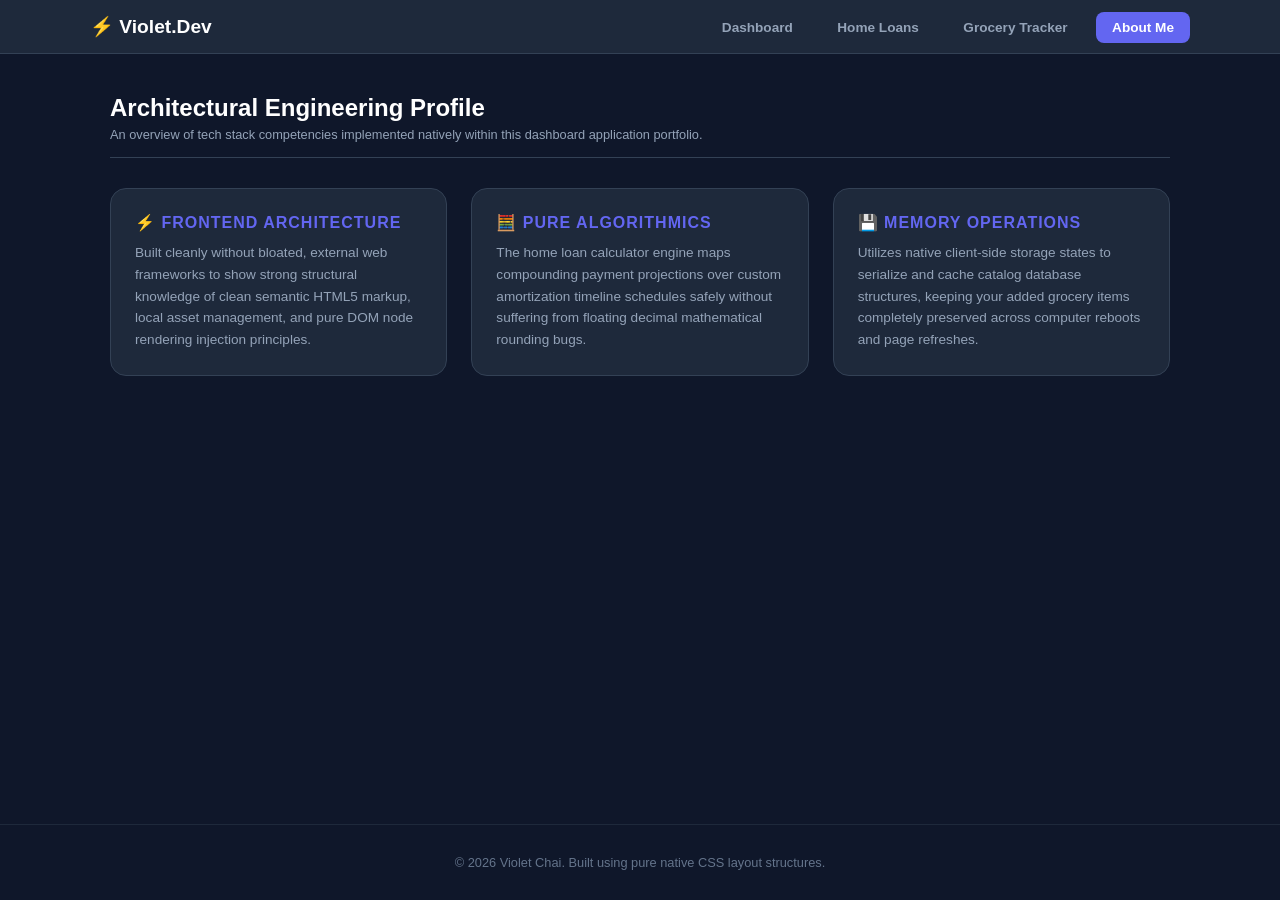
==== about.html @ 1f4122f8 "style updates" ====
<!DOCTYPE html>
<html lang="en">
<head>
    <meta charset="UTF-8">
    <meta name="viewport" content="width=device-width, initial-scale=1.0">
    <title>Violet's Portfolio | About Me</title>
    <style>
        * { margin: 0; padding: 0; box-sizing: border-box; font-family: -apple-system, BlinkMacSystemFont, "Segoe UI", Roboto, sans-serif; }
        body { background: #0f172a; color: #f1f5f9; min-height: 100vh; display: flex; flex-direction: column; }
        header { background: #1e293b; border-bottom: 1px solid #334155; padding: 15px 30px; }
        .nav-container { max-width: 1100px; margin: 0 auto; display: flex; justify-content: space-between; align-items: center; width: 100%; }
        .logo { font-weight: 800; font-size: 1.2rem; color: #fff; }
        nav a { text-decoration: none; color: #94a3b8; font-size: 0.85rem; font-weight: 600; padding: 8px 16px; margin-left: 8px; border-radius: 8px; }
        nav a.active { background: #6366f1; color: #fff; }
        nav a:hover:not(.active) { color: #fff; background: #334155; }
        main { max-width: 1100px; margin: 0 auto; padding: 40px 20px; flex-grow: 1; width: 100%; }
        .title-block { border-bottom: 1px solid #334155; padding-bottom: 15px; margin-bottom: 30px; }
        .title-block h2 { font-size: 1.5rem; color: #fff; }
        .title-block p { color: #94a3b8; font-size: 0.8rem; margin-top: 5px; }
        .grid { display: grid; grid-template-columns: repeat(auto-fit, minmax(300px, 1fr)); gap: 24px; }
        .card { background: #1e293b; border: 1px solid #334155; padding: 24px; border-radius: 16px; }
        .card h3 { font-size: 1rem; font-weight: 700; margin-bottom: 10px; color: #6366f1; text-transform: uppercase; letter-spacing: 1px; }
        .card p { color: #94a3b8; font-size: 0.85rem; line-height: 1.6; }
        footer { text-align: center; padding: 30px; font-size: 0.8rem; color: #64748b; border-top: 1px solid #1e293b; margin-top: auto; }
    </style>
</head>
<body>
    <header>
        <div class="nav-container">
            <div class="logo">⚡ Violet.Dev</div>
            <nav>
                <a href="index.html">Dashboard</a>
                <a href="loans.html">Home Loans</a>
                <a href="groceries.html">Grocery Tracker</a>
                <a href="about.html" class="active">About Me</a>
            </nav>
        </div>
    </header>
    <main>
        <div class="title-block">
            <h2>Architectural Engineering Profile</h2>
            <p>An overview of tech stack competencies implemented natively within this dashboard application portfolio.</p>
        </div>
        <div class="grid">
            <div class="card">
                <h3>⚡ Frontend Architecture</h3>
                <p>Built cleanly without bloated, external web frameworks to show strong structural knowledge of clean semantic HTML5 markup, local asset management, and pure DOM node rendering injection principles.</p>
            </div>
            <div class="card">
                <h3>🧮 Pure Algorithmics</h3>
                <p>The home loan calculator engine maps compounding payment projections over custom amortization timeline schedules safely without suffering from floating decimal mathematical rounding bugs.</p>
            </div>
            <div class="card">
                <h3>💾 Memory Operations</h3>
                <p>Utilizes native client-side storage states to serialize and cache catalog database structures, keeping your added grocery items completely preserved across computer reboots and page refreshes.</p>
            </div>
        </div>
    </main>
    <footer>&copy; 2026 Violet Chai. Built using pure native CSS layout structures.</footer>
</body>
</html>
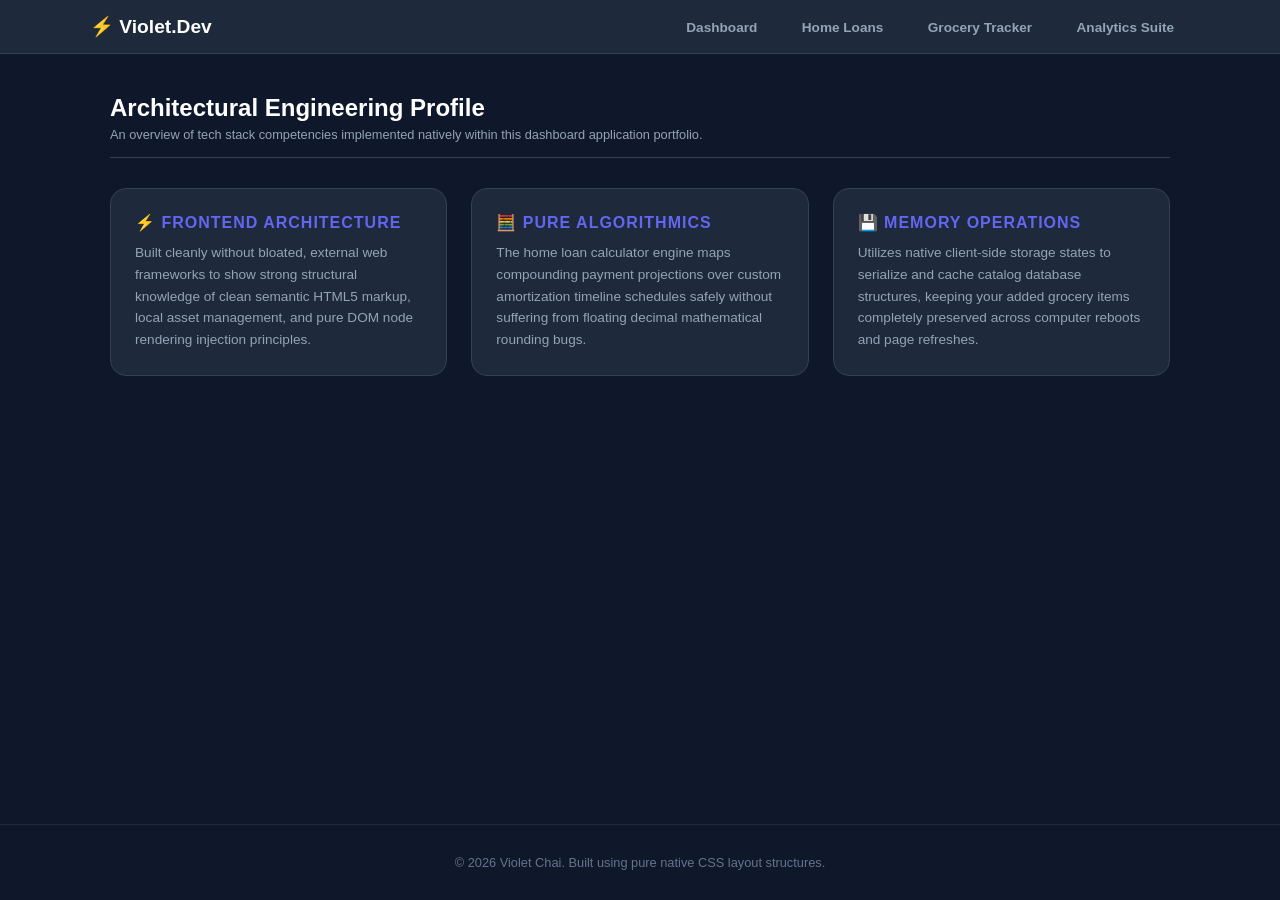
==== commit d71a8892: "analysis added'" ====
--- a/about.html
+++ b/about.html
@@ -23,17 +23,25 @@
         .card p { color: #94a3b8; font-size: 0.85rem; line-height: 1.6; }
         footer { text-align: center; padding: 30px; font-size: 0.8rem; color: #64748b; border-top: 1px solid #1e293b; margin-top: auto; }
     </style>
+        <!-- PWA Installation Assets -->
+    <link rel="manifest" href="manifest.json">
+    <script>
+        if ('serviceWorker' in navigator) {
+            navigator.serviceWorker.register('sw.js');
+        }
+    </script>
+
 </head>
 <body>
     <header>
         <div class="nav-container">
             <div class="logo">⚡ Violet.Dev</div>
-            <nav>
-                <a href="index.html">Dashboard</a>
-                <a href="loans.html">Home Loans</a>
-                <a href="groceries.html">Grocery Tracker</a>
-                <a href="about.html" class="active">About Me</a>
-            </nav>
+            <nav class="flex space-x-2 bg-slate-800/60 p-1 rounded-xl border border-slate-700/50 text-xs font-bold">
+    <a href="index.html">Dashboard</a>
+    <a href="loans.html">Home Loans</a>
+    <a href="groceries.html">Grocery Tracker</a>
+    <a href="analysis.html">Analytics Suite</a>
+</nav>
         </div>
     </header>
     <main>
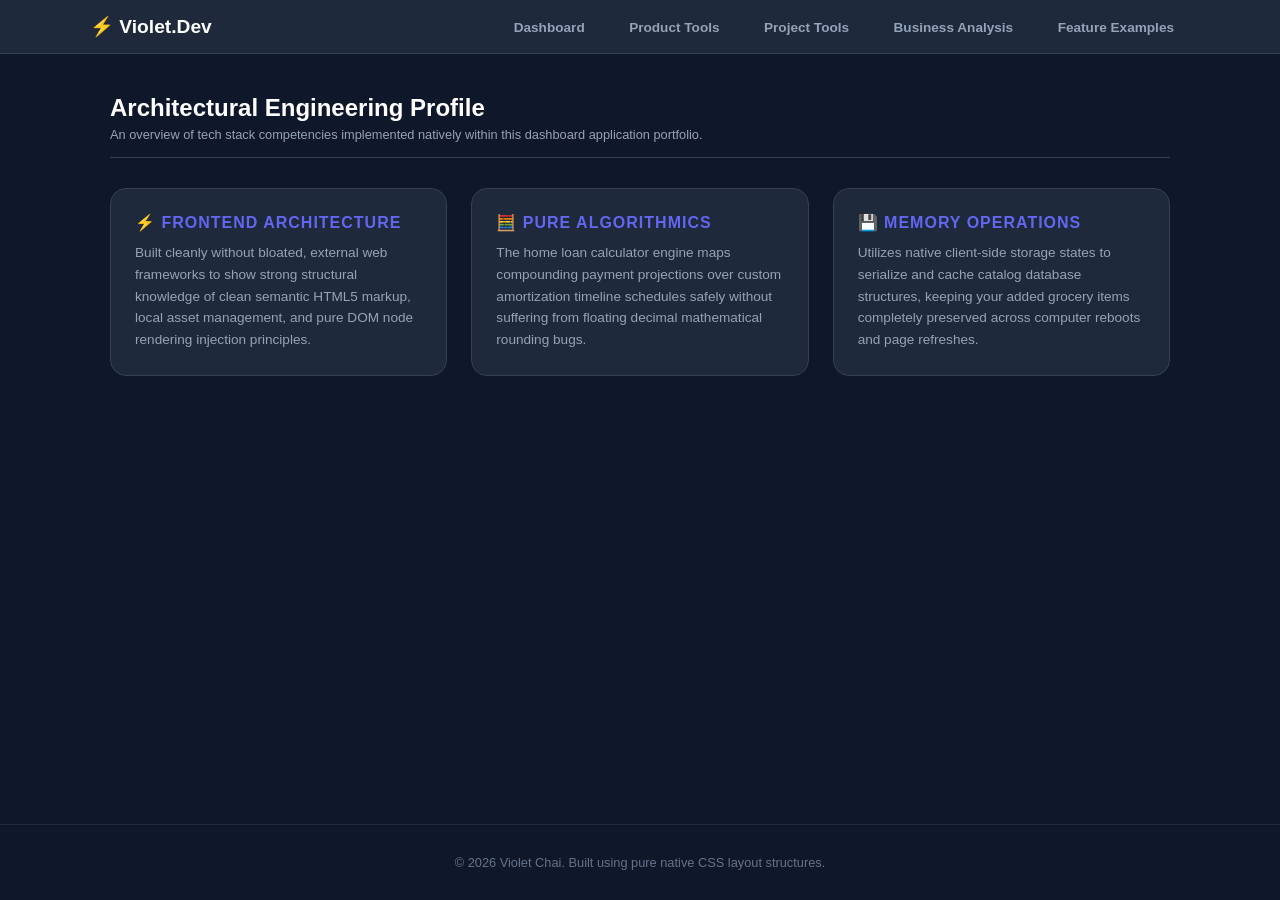
==== commit 252f8af4: "added pm tools" ====
--- a/about.html
+++ b/about.html
@@ -38,9 +38,10 @@
             <div class="logo">⚡ Violet.Dev</div>
             <nav class="flex space-x-2 bg-slate-800/60 p-1 rounded-xl border border-slate-700/50 text-xs font-bold">
     <a href="index.html">Dashboard</a>
-    <a href="loans.html">Home Loans</a>
-    <a href="groceries.html">Grocery Tracker</a>
-    <a href="analysis.html">Analytics Suite</a>
+    <a href="pm-tools.html">Product Tools</a>
+    <a href="loans.html">Project Tools</a>
+    <a href="analysis.html">Business Analysis</a>
+    <a href="groceries.html">Feature Examples</a>
 </nav>
         </div>
     </header>
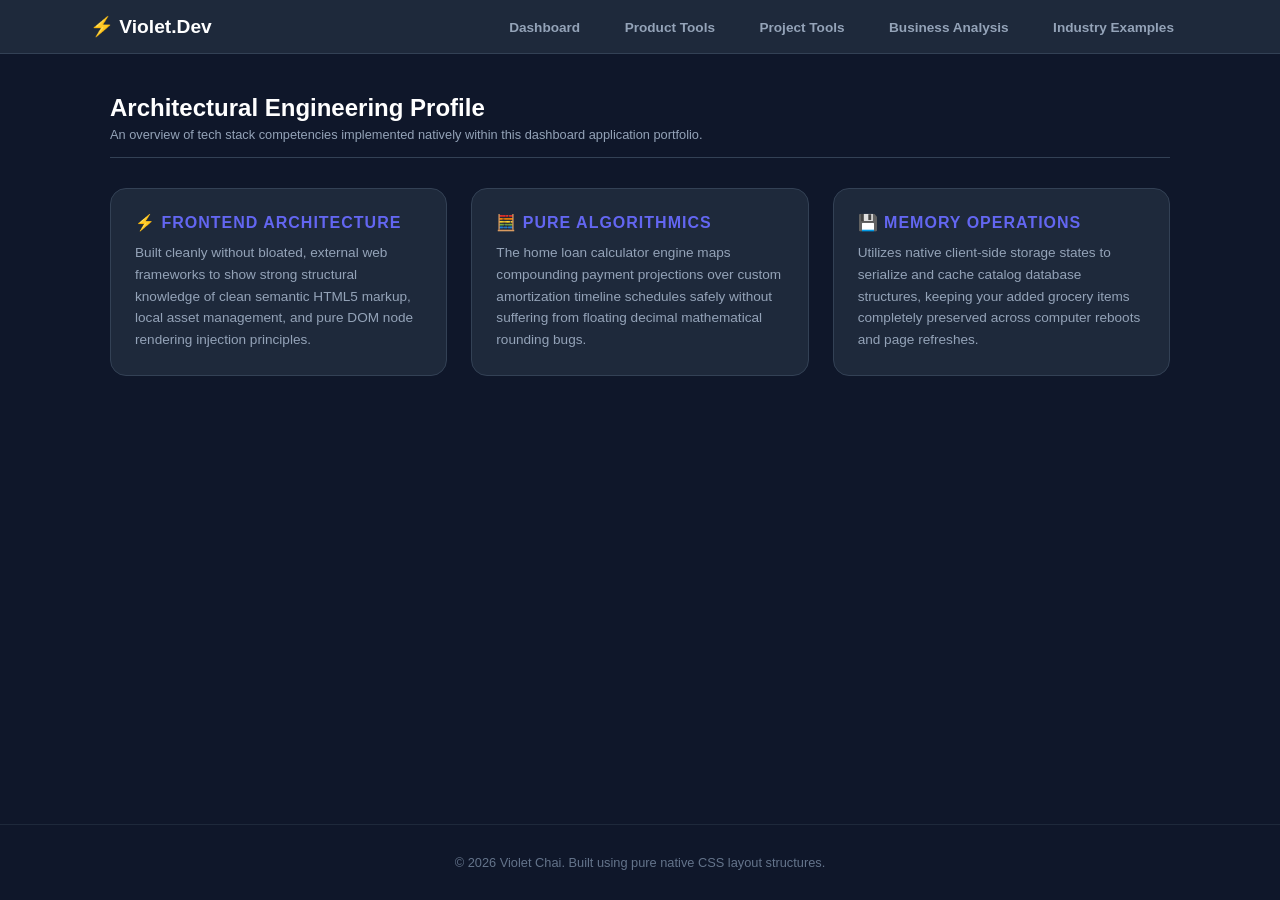
==== commit c49aadc6: "reorganised tabs" ====
--- a/about.html
+++ b/about.html
@@ -36,12 +36,12 @@
     <header>
         <div class="nav-container">
             <div class="logo">⚡ Violet.Dev</div>
-            <nav class="flex space-x-2 bg-slate-800/60 p-1 rounded-xl border border-slate-700/50 text-xs font-bold">
+           <nav class="flex space-x-2 bg-slate-800/60 p-1 rounded-xl border border-slate-700/50 text-xs font-bold">
     <a href="index.html">Dashboard</a>
     <a href="pm-tools.html">Product Tools</a>
-    <a href="loans.html">Project Tools</a>
+    <a href="projects.html">Project Tools</a>
     <a href="analysis.html">Business Analysis</a>
-    <a href="groceries.html">Feature Examples</a>
+    <a href="examples.html">Industry Examples</a>
 </nav>
         </div>
     </header>
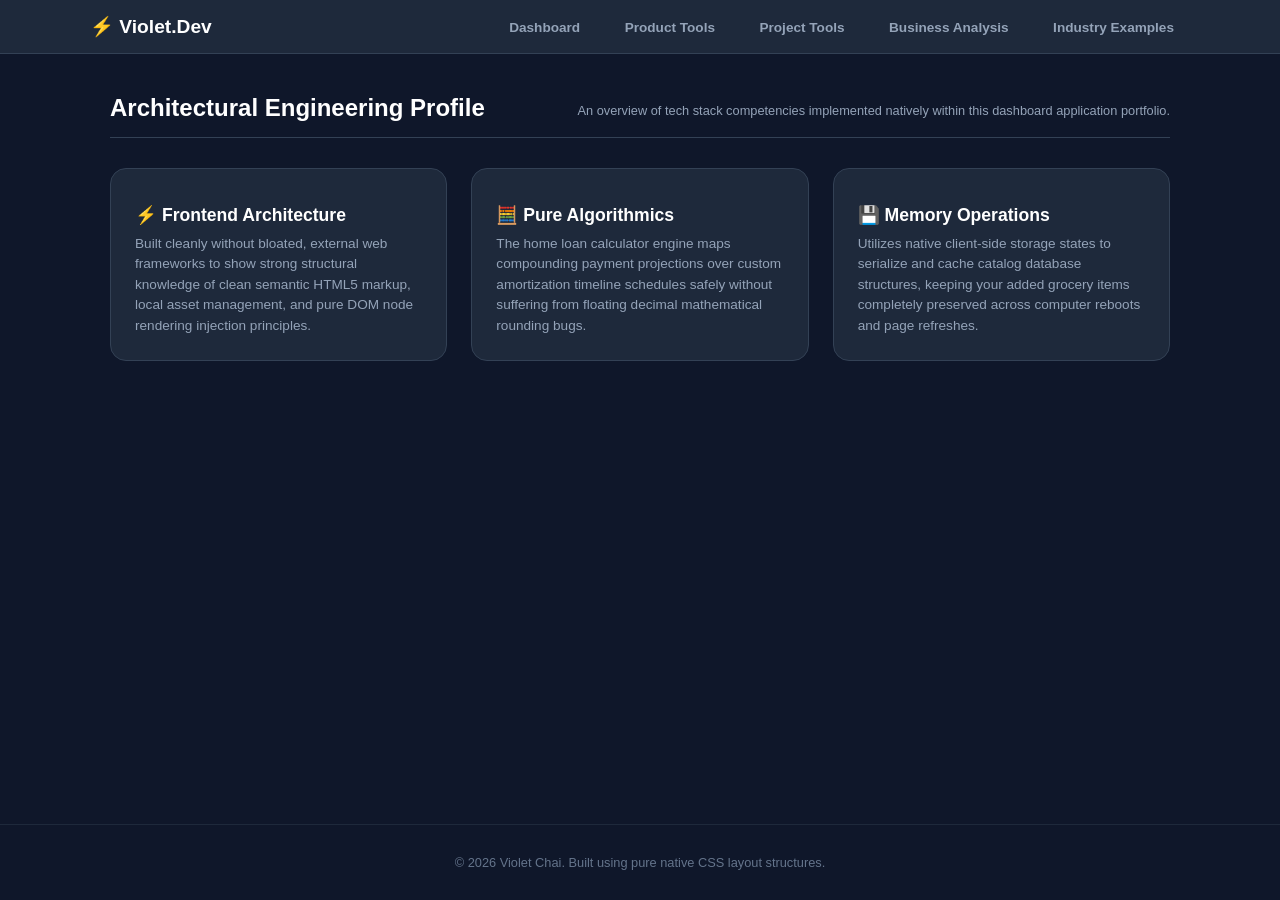
==== commit b511640e: "added css" ====
--- a/about.html
+++ b/about.html
@@ -4,25 +4,7 @@
     <meta charset="UTF-8">
     <meta name="viewport" content="width=device-width, initial-scale=1.0">
     <title>Violet's Portfolio | About Me</title>
-    <style>
-        * { margin: 0; padding: 0; box-sizing: border-box; font-family: -apple-system, BlinkMacSystemFont, "Segoe UI", Roboto, sans-serif; }
-        body { background: #0f172a; color: #f1f5f9; min-height: 100vh; display: flex; flex-direction: column; }
-        header { background: #1e293b; border-bottom: 1px solid #334155; padding: 15px 30px; }
-        .nav-container { max-width: 1100px; margin: 0 auto; display: flex; justify-content: space-between; align-items: center; width: 100%; }
-        .logo { font-weight: 800; font-size: 1.2rem; color: #fff; }
-        nav a { text-decoration: none; color: #94a3b8; font-size: 0.85rem; font-weight: 600; padding: 8px 16px; margin-left: 8px; border-radius: 8px; }
-        nav a.active { background: #6366f1; color: #fff; }
-        nav a:hover:not(.active) { color: #fff; background: #334155; }
-        main { max-width: 1100px; margin: 0 auto; padding: 40px 20px; flex-grow: 1; width: 100%; }
-        .title-block { border-bottom: 1px solid #334155; padding-bottom: 15px; margin-bottom: 30px; }
-        .title-block h2 { font-size: 1.5rem; color: #fff; }
-        .title-block p { color: #94a3b8; font-size: 0.8rem; margin-top: 5px; }
-        .grid { display: grid; grid-template-columns: repeat(auto-fit, minmax(300px, 1fr)); gap: 24px; }
-        .card { background: #1e293b; border: 1px solid #334155; padding: 24px; border-radius: 16px; }
-        .card h3 { font-size: 1rem; font-weight: 700; margin-bottom: 10px; color: #6366f1; text-transform: uppercase; letter-spacing: 1px; }
-        .card p { color: #94a3b8; font-size: 0.85rem; line-height: 1.6; }
-        footer { text-align: center; padding: 30px; font-size: 0.8rem; color: #64748b; border-top: 1px solid #1e293b; margin-top: auto; }
-    </style>
+     <link rel="stylesheet" href="style.css">
         <!-- PWA Installation Assets -->
     <link rel="manifest" href="manifest.json">
     <script>
--- a/style.css
+++ b/style.css
@@ -0,0 +1,548 @@
+/* ==========================================================================
+   VIOLET'S WORKSPACE GLOBAL DESIGN MATRIX
+   ========================================================================== */
+
+* { 
+    margin: 0; 
+    padding: 0; 
+    box-sizing: border-box; 
+    font-family: -apple-system, BlinkMacSystemFont, "Segoe UI", Roboto, sans-serif; 
+}
+
+body { 
+    background: #0f172a; 
+    color: #f1f5f9; 
+    min-height: 100vh; 
+    display: flex; 
+    flex-direction: column; 
+}
+
+/* --- Structural Navigation Headers Layout --- */
+header { 
+    background: #1e293b; 
+    border-bottom: 1px solid #334155; 
+    padding: 15px 30px; 
+}
+
+.nav-container { 
+    max-width: 1100px; 
+    margin: 0 auto; 
+    display: flex; 
+    justify-content: space-between; 
+    align-items: center; 
+    width: 100%; 
+}
+
+.logo { 
+    font-weight: 800; 
+    font-size: 1.2rem; 
+    color: #fff; 
+}
+
+nav a { 
+    text-decoration: none; 
+    color: #94a3b8; 
+    font-size: 0.85rem; 
+    font-weight: 600; 
+    padding: 8px 16px; 
+    margin-left: 8px; 
+    border-radius: 8px; 
+    transition: 0.2s; 
+}
+
+nav a.active { 
+    background: #6366f1; 
+    color: #fff; 
+}
+
+nav a:hover:not(.active) { 
+    color: #fff; 
+    background: #334155; 
+}
+
+/* --- Layout Frame Containers --- */
+main { 
+    max-width: 1100px; 
+    margin: 0 auto; 
+    padding: 40px 20px; 
+    flex-grow: 1; 
+    width: 100%; 
+}
+
+.title-block { 
+    border-bottom: 1px solid #334155; 
+    padding-bottom: 15px; 
+    margin-bottom: 30px; 
+    display: flex; 
+    justify-content: space-between; 
+    align-items: center; 
+}
+
+.title-block h2 { 
+    font-size: 1.5rem; 
+    color: #fff; 
+}
+
+.title-block p { 
+    color: #94a3b8; 
+    font-size: 0.8rem; 
+    margin-top: 5px; 
+}
+
+.grid { 
+    display: grid; 
+    grid-template-columns: repeat(auto-fit, minmax(300px, 1fr)); 
+    gap: 24px; 
+}
+
+.grid-calc { 
+    display: grid; 
+    grid-template-columns: 5fr 7fr; 
+    gap: 24px; 
+}
+
+.grid-two-col { 
+    display: grid; 
+    grid-template-columns: 1fr 1fr; 
+    gap: 24px; 
+    margin-bottom: 24px; 
+}
+
+.panel { 
+    background: #1e293b; 
+    border: 1px solid #334155; 
+    border-radius: 16px; 
+    padding: 25px; 
+    display: flex; 
+    flex-direction: column; 
+    justify-content: space-between; 
+}
+
+.panel h3 { 
+    font-size: 0.95rem; 
+    color: #fff; 
+    margin-bottom: 15px; 
+    border-bottom: 1px solid #334155; 
+    padding-bottom: 8px; 
+}
+
+.section-block { 
+    background: #1e293b; 
+    border: 1px solid #334155; 
+    border-radius: 16px; 
+    padding: 25px; 
+    margin-bottom: 40px; 
+}
+
+.section-block h3 { 
+    font-size: 1.1rem; 
+    color: #fff; 
+    margin-bottom: 15px; 
+    border-bottom: 1px solid #334155; 
+    padding-bottom: 8px; 
+}
+
+/* --- Hero Showcase Section --- */
+.hero { 
+    background: linear-gradient(135deg, #1e1b4b, #0f172a); 
+    border: 1px solid #334155; 
+    border-radius: 20px; 
+    padding: 40px; 
+    margin-bottom: 40px; 
+}
+
+.hero h1 { 
+    font-size: 2.5rem; 
+    margin-bottom: 15px; 
+    color: #fff; 
+}
+
+.hero p { 
+    color: #94a3b8; 
+    font-size: 1rem; 
+    line-height: 1.6; 
+    max-width: 600px; 
+    margin-bottom: 25px; 
+}
+
+.card { 
+    background: #1e293b; 
+    border: 1px solid #334155; 
+    padding: 24px; 
+    border-radius: 16px; 
+    text-decoration: none; 
+    color: inherit; 
+    transition: transform 0.2s, border-color 0.2s; 
+}
+
+.card:hover { 
+    transform: translateY(-4px); 
+    border-color: #6366f1; 
+}
+
+.card h3 { 
+    font-size: 1.1rem; 
+    margin: 12px 0 8px 0; 
+    color: #fff; 
+}
+
+.card p { 
+    color: #94a3b8; 
+    font-size: 0.85rem; 
+    line-height: 1.5; 
+}
+
+/* --- Global Functional Forms & Selection Elements --- */
+.form-group { 
+    margin-bottom: 15px; 
+}
+
+.form-group label { 
+    display: block; 
+    font-size: 0.65rem; 
+    font-weight: 700; 
+    color: #94a3b8; 
+    text-transform: uppercase; 
+    letter-spacing: 1px; 
+    margin-bottom: 6px; 
+}
+
+.input-wrapper { 
+    position: relative; 
+}
+
+.input-wrapper span { 
+    position: absolute; 
+    left: 12px; 
+    top: 50%; 
+    transform: translateY(-50%); 
+    font-size: 0.85rem; 
+    color: #64748b; 
+    font-weight: 600; 
+}
+
+.form-group input, .form-group select { 
+    width: 100%; 
+    background: #0f172a; 
+    border: 1px solid #475569; 
+    border-radius: 10px; 
+    padding: 10px 12px; 
+    color: #fff; 
+    font-size: 0.85rem; 
+    outline: none; 
+}
+
+.form-group input.has-symbol { 
+    padding-left: 26px; 
+}
+
+.form-row { 
+    display: grid; 
+    grid-template-columns: 1fr 1fr; 
+    gap: 15px; 
+}
+
+.selector-box select { 
+    background: #1e293b; 
+    color: #fff; 
+    border: 1px solid #475569; 
+    padding: 10px 16px; 
+    border-radius: 10px; 
+    font-weight: 700; 
+    font-size: 0.85rem; 
+    outline: none; 
+    cursor: pointer; 
+}
+
+/* --- Interactive Action Buttons Layout --- */
+.btn { 
+    display: inline-block; 
+    text-decoration: none; 
+    padding: 12px 24px; 
+    font-weight: 700; 
+    font-size: 0.85rem; 
+    border-radius: 12px; 
+    margin-right: 12px; 
+    transition: 0.2s; 
+}
+
+.btn-primary { 
+    background: #6366f1; 
+    color: #fff; 
+}
+
+.btn-primary:hover { 
+    background: #4f46e5; 
+}
+
+.btn-secondary { 
+    background: #1e293b; 
+    color: #e2e8f0; 
+    border: 1px solid #475569; 
+}
+
+.btn-secondary:hover { 
+    background: #334155; 
+}
+
+.calc-btn { 
+    width: 100%; 
+    background: #6366f1; 
+    color: #fff; 
+    border: none; 
+    font-weight: 700; 
+    font-size: 0.8rem; 
+    padding: 12px; 
+    border-radius: 10px; 
+    cursor: pointer; 
+    transition: 0.2s; 
+}
+
+.calc-btn:hover { 
+    background: #4f46e5; 
+}
+
+/* --- Programmatic Tool Panels & Dropdown Tab Logic --- */
+.tool-panel { 
+    background: #1e293b; 
+    border: 1px solid #334155; 
+    border-radius: 16px; 
+    padding: 25px; 
+    display: none; 
+}
+
+.tool-panel.active { 
+    display: block; 
+}
+
+.split-box { 
+    display: grid; 
+    grid-template-columns: 1fr 1fr; 
+    gap: 20px; 
+}
+
+/* --- Feature Flags Switch Toggle Graphics --- */
+.toggle-row { 
+    display: flex; 
+    align-items: center; 
+    justify-content: space-between; 
+    padding: 10px; 
+    background: #0f172a; 
+    border-radius: 10px; 
+    margin-bottom: 10px; 
+    border: 1px solid #334155; 
+}
+
+.toggle-row span { 
+    font-size: 0.8rem; 
+    font-weight: 600; 
+}
+
+.switch { 
+    position: relative; 
+    display: inline-block; 
+    width: 44px; 
+    height: 24px; 
+}
+
+.switch input { 
+    opacity: 0; 
+    width: 0; 
+    height: 0; 
+}
+
+.slider { 
+    position: absolute; 
+    cursor: pointer; 
+    top: 0; 
+    left: 0; 
+    right: 0; 
+    bottom: 0; 
+    background-color: #334155; 
+    transition: .3s; 
+    border-radius: 24px; 
+}
+
+.slider:before { 
+    position: absolute; 
+    content: ""; 
+    height: 16px; 
+    width: 16px; 
+    left: 4px; 
+    bottom: 4px; 
+    background-color: white; 
+    transition: .3s; 
+    border-radius: 50%; 
+}
+
+input:checked + .slider { 
+    background-color: #6366f1; 
+}
+
+input:checked + .slider:before { 
+    transform: translateX(20px); 
+}
+
+.preview-window { 
+    background: #0f172a; 
+    border: 1px solid #334155; 
+    border-radius: 12px; 
+    padding: 20px; 
+    min-height: 200px; 
+    display: flex; 
+    flex-direction: column; 
+    justify-content: center; 
+    align-items: center; 
+    text-align: center; 
+}
+
+/* --- Visual Matrix Calculation Output Ratios --- */
+.results-box { 
+    display: grid; 
+    grid-template-columns: 1fr 1fr; 
+    gap: 15px; 
+    margin-bottom: 20px; 
+}
+
+.result-card { 
+    background: #0f172a; 
+    border: 1px solid #334155; 
+    padding: 15px; 
+    border-radius: 12px; 
+}
+
+.result-card span { 
+    font-size: 0.6rem; 
+    font-weight: 700; 
+    color: #6366f1; 
+    display: block; 
+    text-transform: uppercase; 
+    margin-bottom: 4px; 
+}
+
+.result-card .value { 
+    font-size: 1.4rem; 
+    font-weight: 900; 
+    color: #fff; 
+}
+
+.result-display { 
+    background: #0f172a; 
+    border: 1px solid #334155; 
+    border-radius: 12px; 
+    padding: 15px; 
+    margin-top: 15px; 
+}
+
+.result-row { 
+    display: flex; 
+    justify-content: space-between; 
+    font-size: 0.8rem; 
+    padding: 6px 0; 
+}
+
+.result-row .lbl { 
+    color: #94a3b8; 
+}
+
+.result-row .val { 
+    font-weight: 700; 
+    color: #fff; 
+}
+
+.impact-box { 
+    background: linear-gradient(135deg, #1e1b4b, #0f172a); 
+    border: 1px solid #4338ca; 
+    border-radius: 12px; 
+    padding: 15px; 
+    margin-bottom: 15px; 
+}
+
+.impact-row { 
+    display: flex; 
+    justify-content: space-between; 
+    font-size: 0.75rem; 
+    padding: 6px 0; 
+    border-top: 1px solid #1e293b; 
+}
+
+.impact-row .val { 
+    font-weight: 700; 
+    color: #34d399; 
+}
+
+.gauge-container { 
+    background: #334155; 
+    border-radius: 6px; 
+    height: 14px; 
+    overflow: hidden; 
+    margin-top: 10px; 
+    position: relative; 
+}
+
+.gauge-bar { 
+    height: 100%; 
+    width: 0%; 
+    background: #10b981; 
+    transition: width 0.3s; 
+}
+
+.bar-container { 
+    background: #334155; 
+    border-radius: 4px; 
+    height: 16px; 
+    overflow: hidden; 
+    margin-bottom: 6px; 
+    display: flex; 
+}
+
+.bar-extra { 
+    background: #10b981; 
+    height: 100%; 
+    transition: width 0.3s; 
+}
+
+.bar-base { 
+    background: #ef4444; 
+    height: 100%; 
+    transition: width 0.3s; 
+}
+
+/* --- Project Gantt Chart Progress Bars Framework --- */
+.gantt-chart { 
+    background: #1e293b; 
+    border: 1px solid #334155; 
+    border-radius: 16px; 
+    padding: 20px; 
+    margin-bottom: 30px; 
+}
+
+.gantt-header { 
+    display: grid; 
+    grid-template-columns: 3fr 7fr; 
+    border-bottom: 1px solid #334155; 
+    padding-bottom: 10px; 
+    margin-bottom: 15px; 
+    font-size: 0.7rem; 
+    font-weight: 700; 
+    color: #94a3b8; 
+    text-transform: uppercase; 
+}
+
+.gantt-timeline-labels { 
+    display: grid; 
+    grid-template-columns: repeat(12, 1fr); 
+    text-align: center; 
+}
+
+.gantt-row { 
+    display: grid; 
+    grid-template-columns: 3fr 7fr; 
+    align-items: center; 
+    margin-bottom: 15px; 
+    gap: 10px; 
+}
+
+.task-name { 
+    font-size: 0.85rem; 
+font-weight: 600;color: #fff;overflow: hidden;text-overflow: ellipsis;white-space: nowrap;}.track-bg {background: #0f172a;border-radius: 8px;height: 32px;width: 100%;position: relative;border: 1px solid #334155;display: grid;grid-template-columns: repeat(12, 1fr);}.gantt-bar {background: linear-gradient(90deg, #6366f1, #a855f7);border-radius: 6px;height: 22px;position: absolute;top: 4px;display: flex;align-items: center;justify-content: center;font-size: 0.65rem;font-weight: 700;color: #fff;box-shadow: 0 4px 10px rgba(99,102,241,0.3);transition: all 0.3s ease;}.gantt-bar.complete {background: linear-gradient(90deg, #10b981, #059669);box-shadow: 0 4px 10px rgba(16,185,129,0.3);}.gantt-bar.backlog {background: linear-gradient(90deg, #475569, #334155);box-shadow: none;border: 1px solid #475569;color: #94a3b8;}.del-btn, .del-btn-milestone {background: transparent;border: none;color: #ef4444;font-size: 0.7rem;font-weight: 700;cursor: pointer;display: block;margin-top: 2px;}/* --- Retail Grid Database Ledgers --- */.retail-toolbar {display: flex;justify-content: space-between;align-items: center;margin-bottom: 20px;gap: 15px;}.retail-form {display: grid;grid-template-columns: 1fr 2fr 1fr 1fr;gap: 12px;align-items: end;background: #0f172a;border: 1px solid #334155;padding: 15px;border-radius: 12px;margin-bottom: 20px;}table {width: 100%;border-collapse: collapse;text-align: left;font-size: 0.8rem;margin-top: 10px;border-radius: 12px;overflow: hidden;}thead tr {background: #0f172a;border-bottom: 1px solid #334155;color: #94a3b8;font-size: 0.65rem;font-weight: 700;text-transform: uppercase;}th, td {padding: 12px 15px;}tbody tr {border-bottom: 1px solid #1e293b;background: #0f172a;}tbody tr:hover {background: #1e293b;}.badge {display: inline-block;font-size: 0.6rem;font-weight: 700;padding: 3px 6px;border-radius: 4px;text-transform: uppercase;}.badge-woolworths { background: #064e3b; color: #34d399; }.badge-coles { background: #7f1d1d; color: #f87171; }.badge-aldi { background: #1e3a8a; color: #60a5fa; }.badge-generic { background: #334155; color: #cbd5e1; }.discount-tag { font-size: 0.65rem; font-weight: 700; color: #f59e0b; }/* --- General Content Elements --- */.badge-container-meta {font-size: 0.65rem;font-weight: 700;padding: 4px 8px;border-radius: 6px;text-transform: uppercase;margin-bottom: 10px;}.disclaimer {font-size: 0.65rem;color: #64748b;line-height: 1.4;text-align: justify;}footer {text-align: center;padding: 30px;font-size: 0.8rem;color: #64748b;border-top: 1px solid #1e293b;margin-top: auto;}/* ==========================================================================FLUID RESPONSIVE DESIGN RULES MEDIA QUERIES========================================================================== */@media(max-width: 900px) {.grid-calc { grid-template-columns: 1fr; }}@media(max-width: 850px) {.grid-two-col, .retail-form { grid-template-columns: 1fr; }.retail-toolbar { flex-direction: column; align-items: flex-start; }}@media(max-width: 768px) {.title-block { flex-direction: column; align-items: flex-start; gap: 15px; }.split-box { grid-template-columns: 1fr; }.gantt-header, .gantt-row { grid-template-columns: 1fr; }.gantt-header { display: none; }.grid { grid-template-columns: 1fr; }}
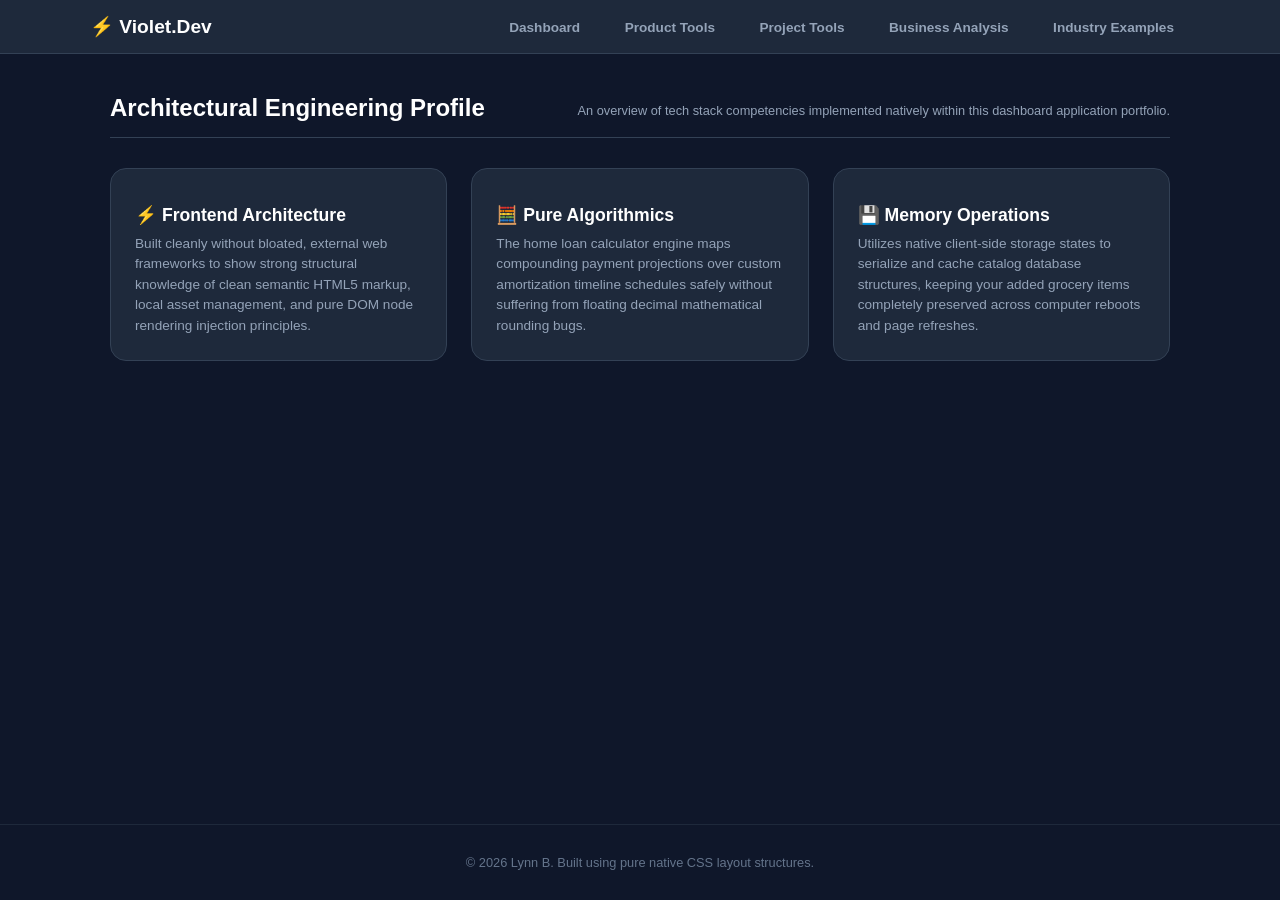
==== commit e3e08ec0: "name updates" ====
--- a/about.html
+++ b/about.html
@@ -47,6 +47,6 @@
             </div>
         </div>
     </main>
-    <footer>&copy; 2026 Violet Chai. Built using pure native CSS layout structures.</footer>
+    <footer>&copy; 2026 Lynn B. Built using pure native CSS layout structures.</footer>
 </body>
 </html>
--- a/style.css
+++ b/style.css
@@ -1,6 +1,3 @@
-/* ==========================================================================
-   VIOLET'S WORKSPACE GLOBAL DESIGN MATRIX
-   ========================================================================== */
 
 * { 
     margin: 0; 
@@ -193,11 +190,12 @@
 }
 
 /* --- Global Functional Forms & Selection Elements --- */
-.form-group { 
-    margin-bottom: 15px; 
-}
-
-.form-group label { 
+.form-group, .field { 
+    margin-bottom: 15px; 
+}
+
+/* This applies to ALL form labels on your site */
+label { 
     display: block; 
     font-size: 0.65rem; 
     font-weight: 700; 
@@ -221,7 +219,8 @@
     font-weight: 600; 
 }
 
-.form-group input, .form-group select { 
+/* This catch-all applies to ALL input and select elements across all pages */
+input, select, textarea, option { 
     width: 100%; 
     background: #0f172a; 
     border: 1px solid #475569; 
@@ -232,7 +231,8 @@
     outline: none; 
 }
 
-.form-group input.has-symbol { 
+/* Specialized padding rules for the mortgage symbol */
+input.has-symbol { 
     padding-left: 26px; 
 }
 
@@ -241,6 +241,7 @@
     grid-template-columns: 1fr 1fr; 
     gap: 15px; 
 }
+
 
 .selector-box select { 
     background: #1e293b; 
